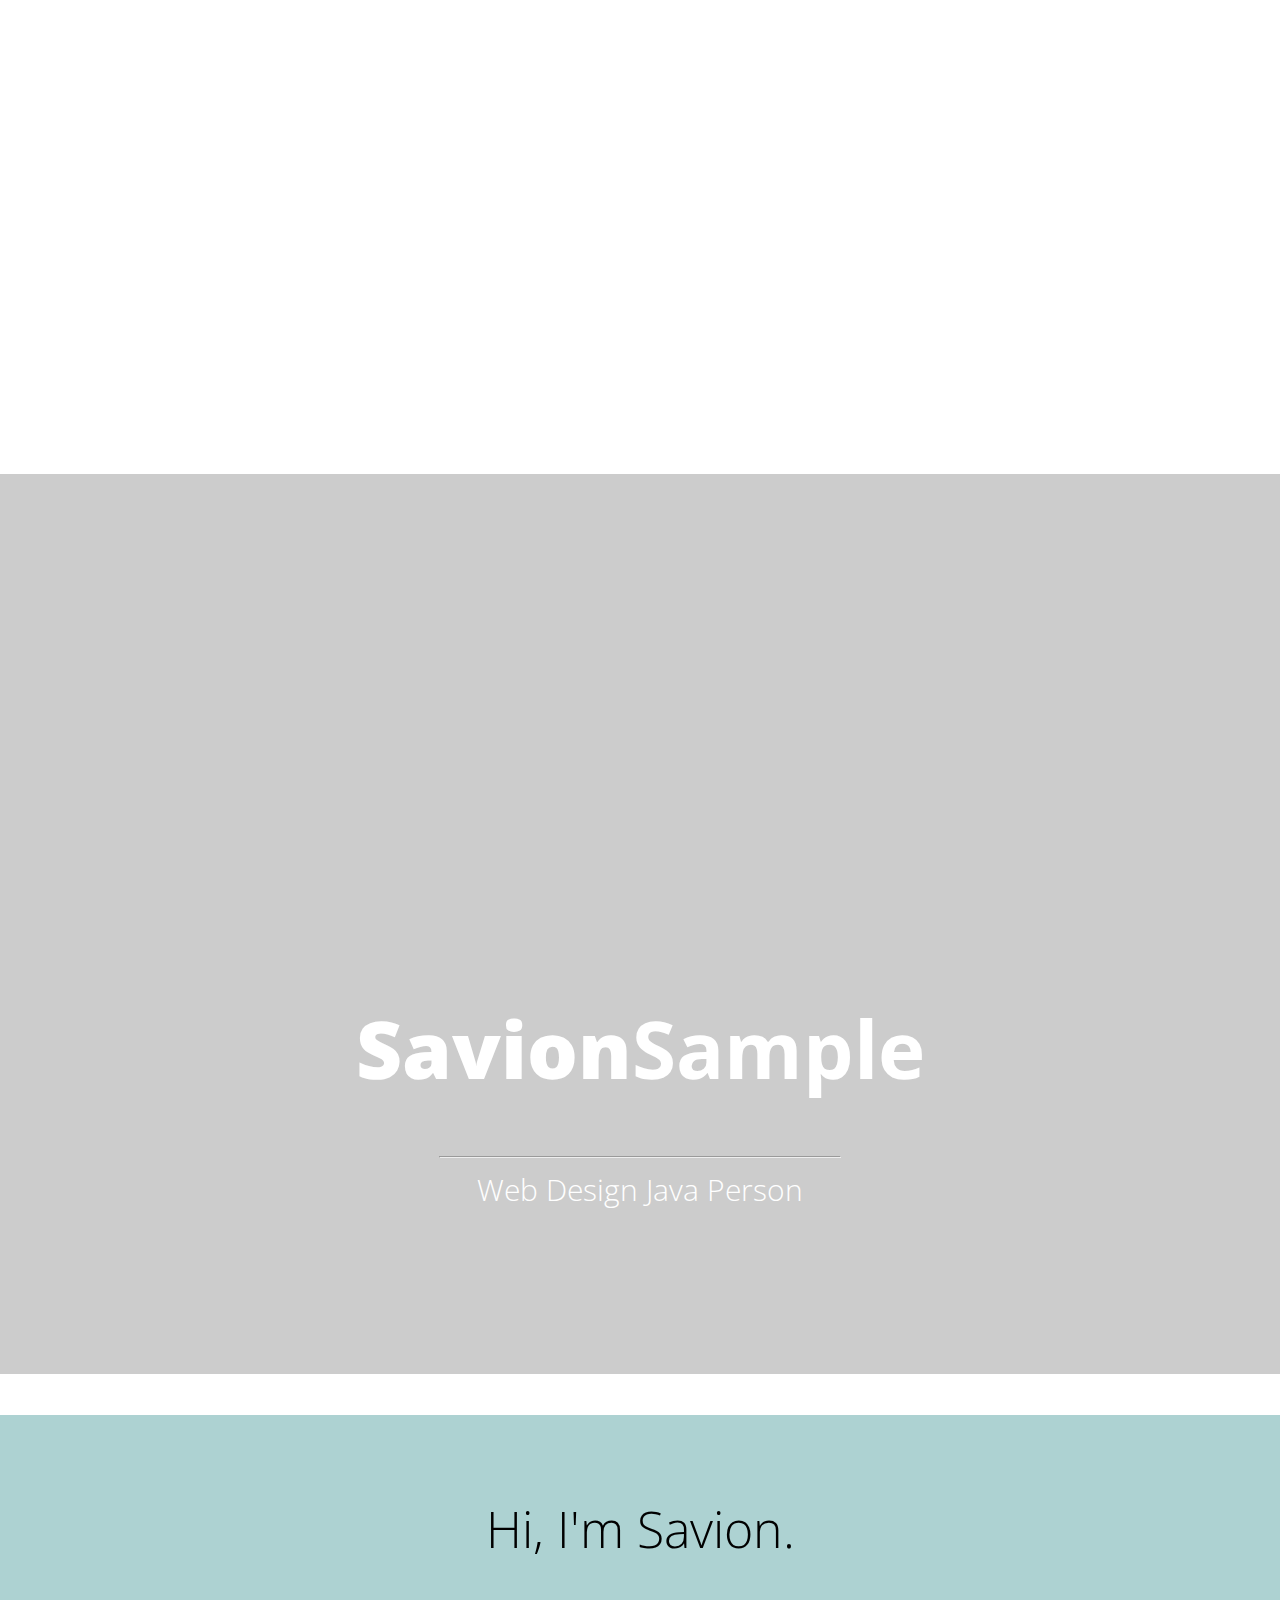
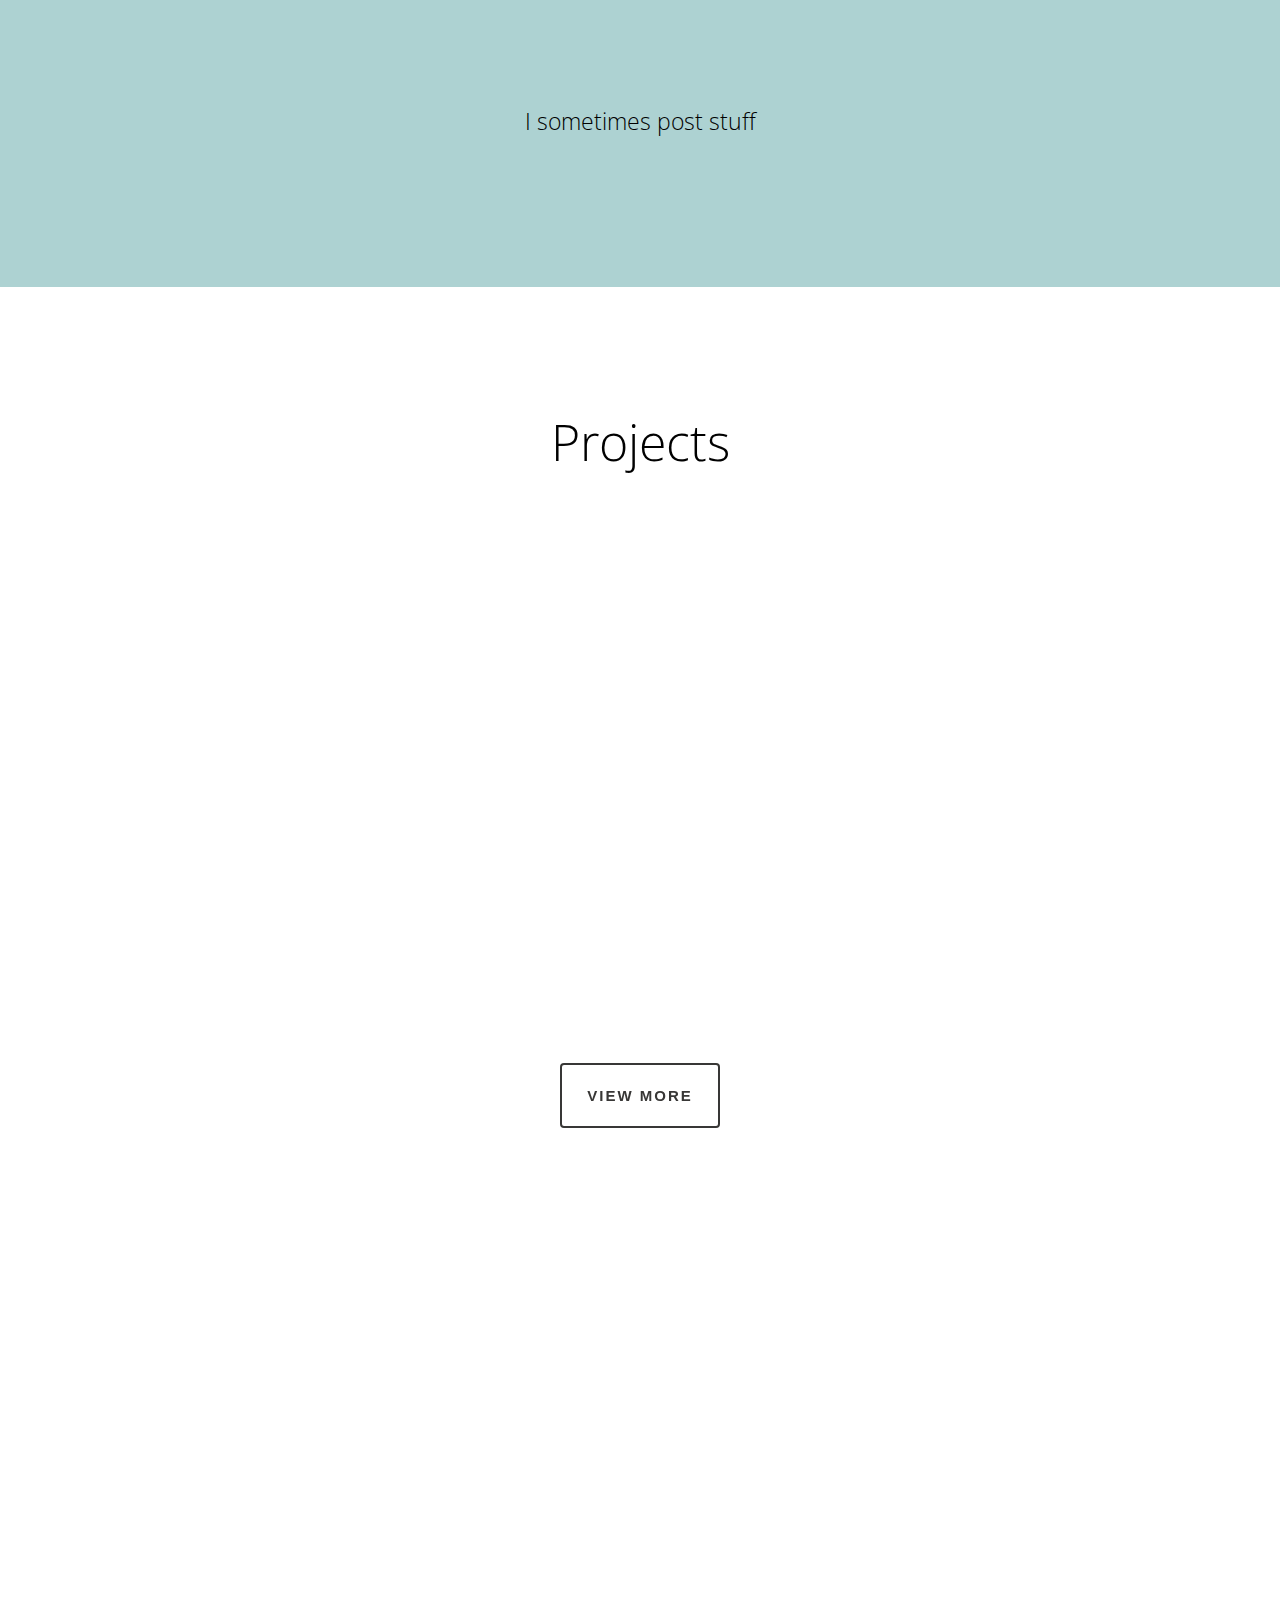
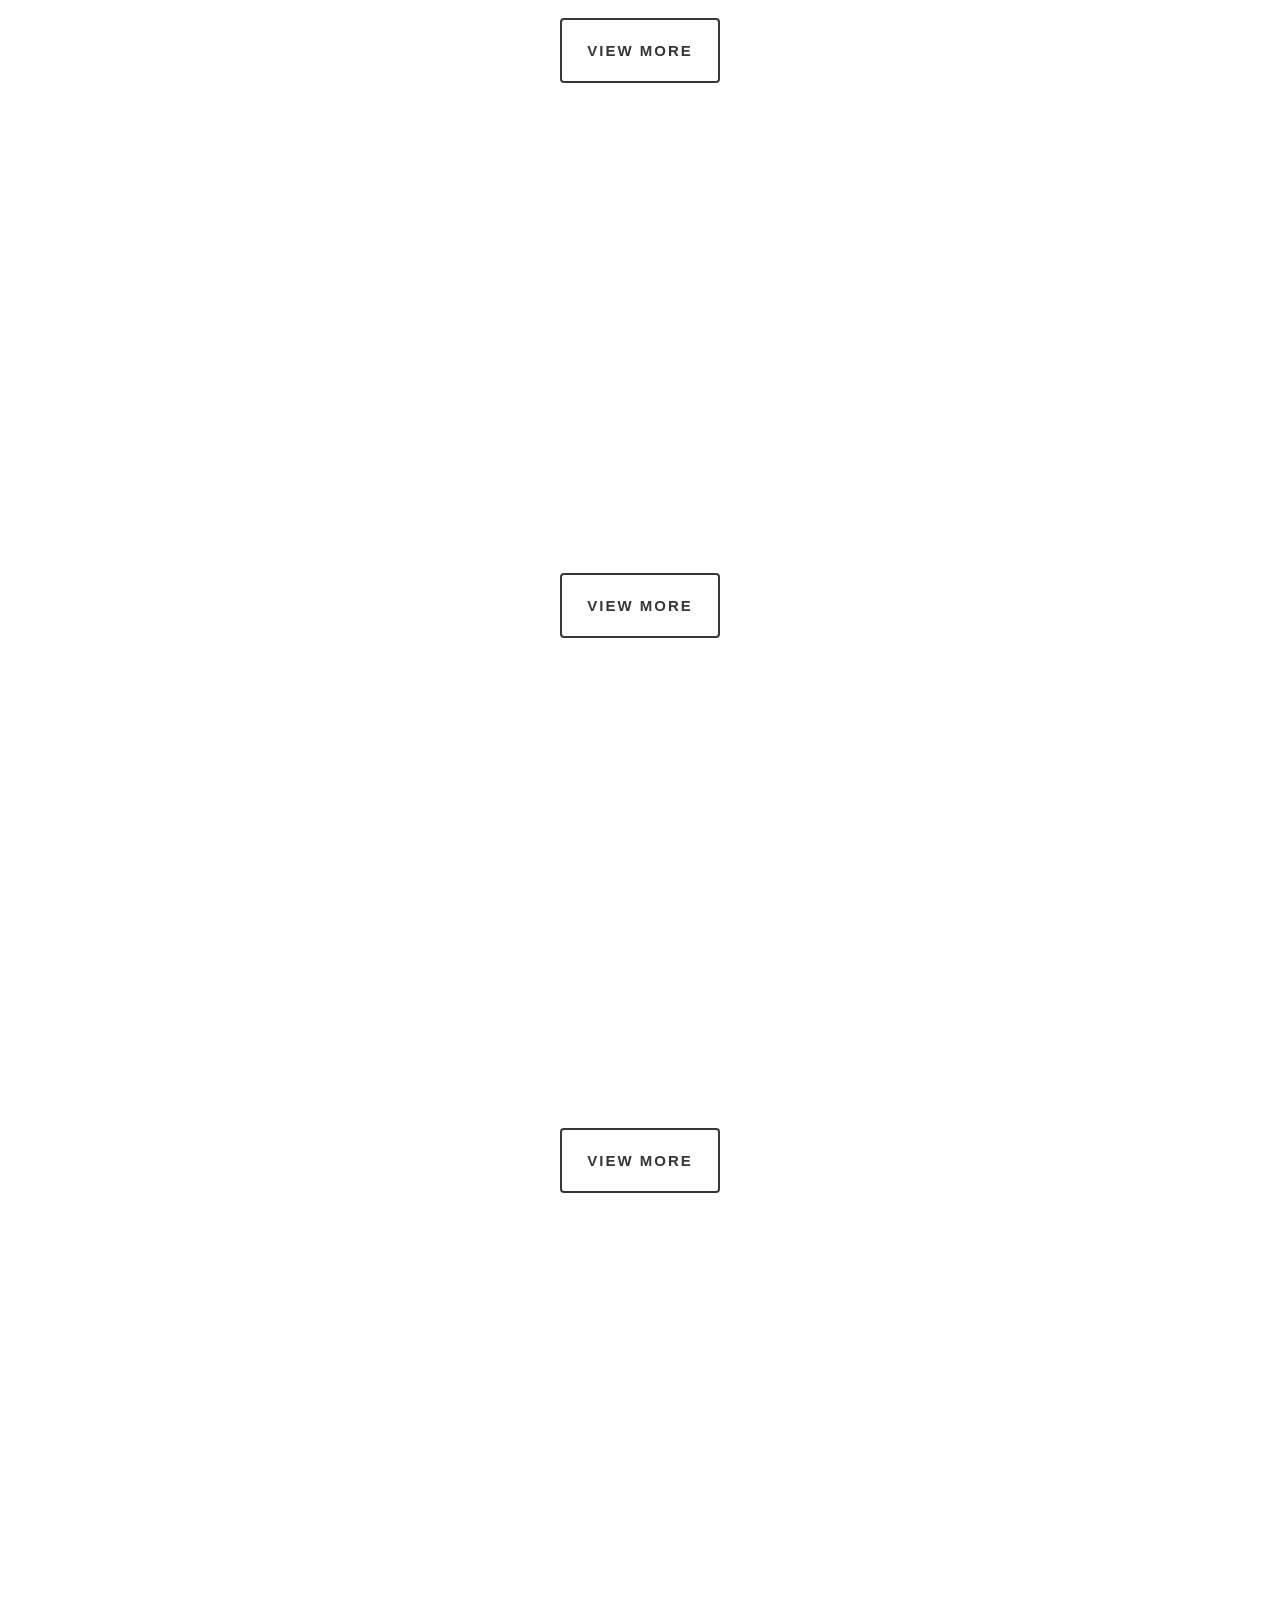
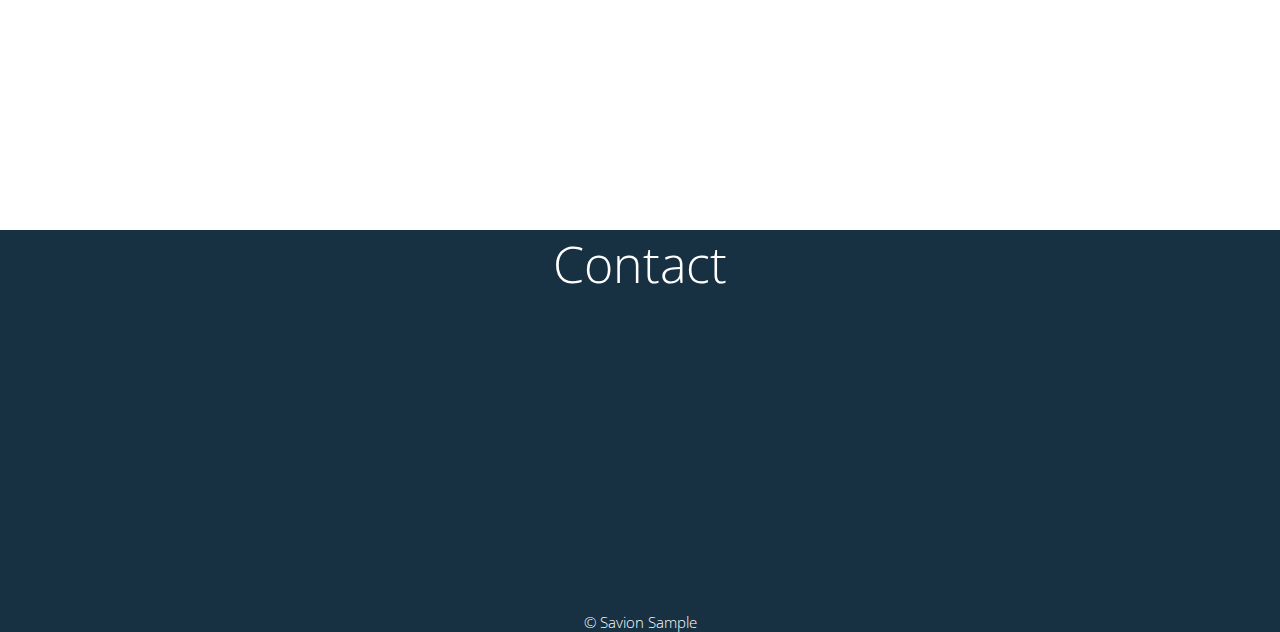
==== index.html @ 8cd081ed "Merge remote-tracking branch 'origin/master'" ====
<!DOCTYPE html>
<html lang="en">
    <head>
        <meta charset="utf-8">
        <meta http-equiv="X-UA-Compatible" content="IE=edge">
        <meta name="viewport" content="width=device-width, initial-scale=1">
        <meta name="description" content="">
        <meta name="author" content="">
        <link rel="shortcut icon" href="img/favicon.ico" type="image/x-icon" />
        <link href="css/bootstrap.min.css" rel="stylesheet">
        <link href="font-awesome/css/font-awesome.min.css" rel="stylesheet">
        <link href="css/styles.css" rel="stylesheet">
        <link href='https://fonts.googleapis.com/css?family=Open+Sans:300,400,500,600,700,800,700' rel='stylesheet' type='text/css'>

        <script src="https://ajax.googleapis.com/ajax/libs/jquery/1.12.0/jquery.min.js"></script>

        <!-- HTML5 shim and Respond.js for IE8 support of HTML5 elements and media queries -->
        <!--[if lt IE 9]>
          <script src="https://oss.maxcdn.com/html5shiv/3.7.2/html5shiv.min.js"></script>
          <script src="https://oss.maxcdn.com/respond/1.4.2/respond.min.js"></script>
        <![endif]-->

        <script>

        $(document).ready(function() {
            $(".jumper").on("click", function( e ) {
                e.preventDefault();
                $("body, html").animate({
                    scrollTop: $( $(this).attr('href') ).offset().top
                }, 1500);
             });
        });

        </script>


        <script>

            $(window).scroll(checkscroll);
            function checkscroll() {
                var top = $(window).scrollTop();
                if(top > 175){
                    $('.arrow-wrap').fadeOut('slow');
                } else if (top < 175) {
                    $('.arrow-wrap').fadeIn('slow');
                }
            }
            checkscroll();

        </script>

    </head>


    <body>

        <!-- Title Page -->
        <div id="home" class="title-page">
            <div class="image">
                <div class="container">
                    <div class="row">
                        <div id="circle"></div>
                        <h1><b>Savion</b>Sample </h1>
                        <hr class="small">
                        <h3>Web Design <i class="fa fa-cog fa-spin fa 1x"></i> Java Person</h3>
                    </div>
                </div>
            </div>
            <div class="arrow-wrap">
                <a class="jumper" href="#jump-to">
                    <div class="bounce"></div>
                </a>
            </div>
        </div>

        <!-- About Me -->
        <div id="jump-to"></div>
        <div id="about-me">
            <div class="container-fluid">
                <h2>Hi, I'm Savion.</h2>
                <p class="about">I sometimes post stuff</p>
            </div>
        </div>

        <!-- Projects PROBLEM-->
        <div id="what-i-do">
            <div class="row">
                <h2>Projects</h2>

                <div class="col-md-3">
                    <div class="project-icon"></div>
                    <button class="fill">View More</button>
                </div>

                <div class="col-md-3">
                    <div class="project-icon"></div>
                    <button class="fill">View More</button>
                </div>

                <div class="col-md-3">
                    <div class="project-icon"></div>
                    <button class="fill">View More</button>
                </div>

                <div class="col-md-3">
                    <div class="project-icon"></div>
                    <button class="fill">View More</button>
                </div>

            </div>
        </div>

        <br/><br/><br/><br/><br/>

        <!-- Second Image -->
        <div id="middle" class="mid-page">
            <div class="image">
                <div class="container">
                    <div class="row">
                        <br/><br/><br/><br/><br/><br/><br/><br/><br/><br/><br/><br/>
                </div>
            </div>
        </div>

        <!-- Footer -->
         <footer>
            <div class="container">
                <div class="row">
                    <h5>Contact</h5>
                    <div class="col-md-12 text-center">
                        <br/>
                        <ul class="list-unstyled list-inline footer-links">
                            <li><a href="https://instagram.com/ssavvy_">
                                <span class="fa-stack fa-2x">
                                        <i class="fa fa-circle fa-stack-2x"></i>
                                        <i class="fa fa-instagram fa-stack-1x text-primary" style="color: #e67e22"></i>
                                </span></a>
                            </li>

                            <li></li>

                            <li><a href="https://github.com/savionsample">
                                <span class="fa-stack fa-2x">
                                        <i class="fa fa-circle fa-stack-2x"></i>
                                        <i class="fa fa-github fa-stack-1x text-primary" style="color: #e67e22"></i>
                                </span></a>
                            </li>

                            <li></li>

                            <li><a href="http://twitter.com/Stereo_jp">
                                <span class="fa-stack fa-2x">
                                        <i class="fa fa-circle fa-stack-2x"></i>
                                        <i class="fa fa-twitter fa-stack-1x text-primary" style="color: #e67e22"></i>
                                </span></a>
                            </li>

                            <li class="footer-menu-divider"></li>

                            <li><a href="mailto:savion.sample@menloschool.org">
                                <span class="fa-stack fa-2x">
                                        <i class="fa fa-circle fa-stack-2x"></i>
                                        <i class="fa fa-envelope fa-stack-1x text-primary" style="color: #e67e22"></i>
                                </span></a>
                            </li>
                        </ul>
                    </div>

                </div>
                <h6>&copy; Savion Sample</h6>
            </div>
        </footer>
    </body>
</html>
---- css/styles.css ----
html, body {
    height: 100%;
    width: 100%;
    text-align: center;
    margin: 0px;
    padding: 0px;
/*    overflow-x: hidden:*/
}

/* Removes the scroll bar */
::-webkit-scrollbar {
    display: none;
}

body {
    font-family: 'Open Sans', sans-serif;
    font-weight: 300;
    font-size: 23px;
}

.title-page {
    /* public domain image from unsplash.com */
    background: linear-gradient( rgba(0, 0, 0, 0.2), rgba(0, 0, 0, 0.2) ), url(../img/RoadOriginal.jpg);
    background-size: cover;
    width: 100%;
    max-height: 100%;
}

#circle {
    float: left;
    width: 200px;
    height: 200px;
    background-image: url(../img/profilepic2.png);
    -moz-border-radius: 50px;
    -webkit-border-radius: 50px;
    border-radius: 1000px;
    margin-left: 42%;
    margin-top: calc(30% - 2.8em);
}

.mid-page {
    /* public domain image from unsplash.com */
    background: url(../img/Table.jpg);
    background-size: cover;
    width: 100%;
}

/* BUTTONS ---  http://codepen.io/davekilljoy/*/
button {
    position: relative;
    //display:block;
    height: 65px;
    width: 160px;
    margin: 10px 7px;
    padding: 5px 5px;
    font-weight: 700;
    font-size: 15px;
    letter-spacing: 2px;
    color: #383736;
    border: 2px #383736 solid;
    border-radius: 4px;
    text-transform: uppercase;
    outline: 0;
    overflow:hidden;
    background: none;
    z-index: 1;
    cursor: pointer;
    transition:         0.08s ease-in;
    -o-transition:      0.08s ease-in;
    -ms-transition:     0.08s ease-in;
    -moz-transition:    0.08s ease-in;
    -webkit-transition: 0.08s ease-in;
}

.fill:hover {
    color: white;
}

.fill:before {
    content: "";
    position: absolute;
    background: #383736;
    bottom: 0;
    left: 0;
    right: 0;
    top: 100%;
    z-index: -1;
    -webkit-transition: top 0.09s ease-in;
}

.fill:hover:before {
    top: 0;
}

h1 {
    font-size: 80px;
    text-align: center;
    color: white;
    /*margin-top: 420px;*/
    margin-top: 37%;
    font-family: 'Open Sans', sans-serif;
}

h2 {
    text-align: center;
    font-weight: 300;
    font-size: 50px;
    padding-top: 80px;
    padding-bottom: 100px;
    z-index: -20;
}

h3 {
    font-size: 30px;
    font-weight: 300;
    text-align: center;
    color: white;
    margin-top: 10px;
    font-family: 'Open Sans', sans-serif;
}

h4 {
    font-size: 90px;
    font-weight: 400;
    color: white;
    padding-top: 150px;
    padding-bottom: 100px;
    font-family: 'Open Sans', sans-serif;
}

h5 {
    font-size: 50px;
    text-align: center;
    color: white;
    font-weight: 300;
    /*margin-top: 420px;*/
    font-family: 'Open Sans', sans-serif;
}

h6 {
    color: white;
    font-size: 15px;
    font-weight: 300;
    font-family: 'Open Sans', sans-serif;
}

@media screen and (min-width: 768px) {
    .title-page {
        height: 100%;
        margin-top: 0;
    }
}

@media screen and (max-width: 767px) {
    .title-page {
        height: 100%;
        margin-top: 0;
    }
}

@media only screen and (min-width: 768px) and (min-height: 700px) {
    .bounce {
      position:fixed;
      left:50%;
      bottom:0;
      margin-top:-25px;
      margin-left:-75px;
      height:150px;
      width:150px;
      background-image: url(../img/downarrow.png);
      background-size: 150px;
      -webkit-animation:bounce 1s infinite;
    }

    @-webkit-keyframes bounce {

      0%       { bottom:5px; }
      25%, 75% { bottom:15px; }
      50%      { bottom:20px; }
      100%     {bottom:0;}
    }
}

#about-me {
    background-color: #add2d2;
}

.about {
    padding-bottom: 150px;
}

footer
{
    background-color : #173042;
}

a {
    color: white;
}

li {
    list-style: none;
    float: none;
    margin-left: 50px;
    margin-right: 20px;
    padding-top: 0px;
    padding-bottom: 20px;
    text-align: center;
    color: #0f0f0f;
}

a:hover {
    color: gray;
}

.project-icon {
    height: 400px;
    border-radius: 40px;
    margin: 35px;
    background-image: url(../img/github.png);
}

.what-i-do {
    width: 100%;
    background-color: rgb(240, 240, 240);
}

hr {
    width: 400px;
}

.row {
    width: 100%;
}
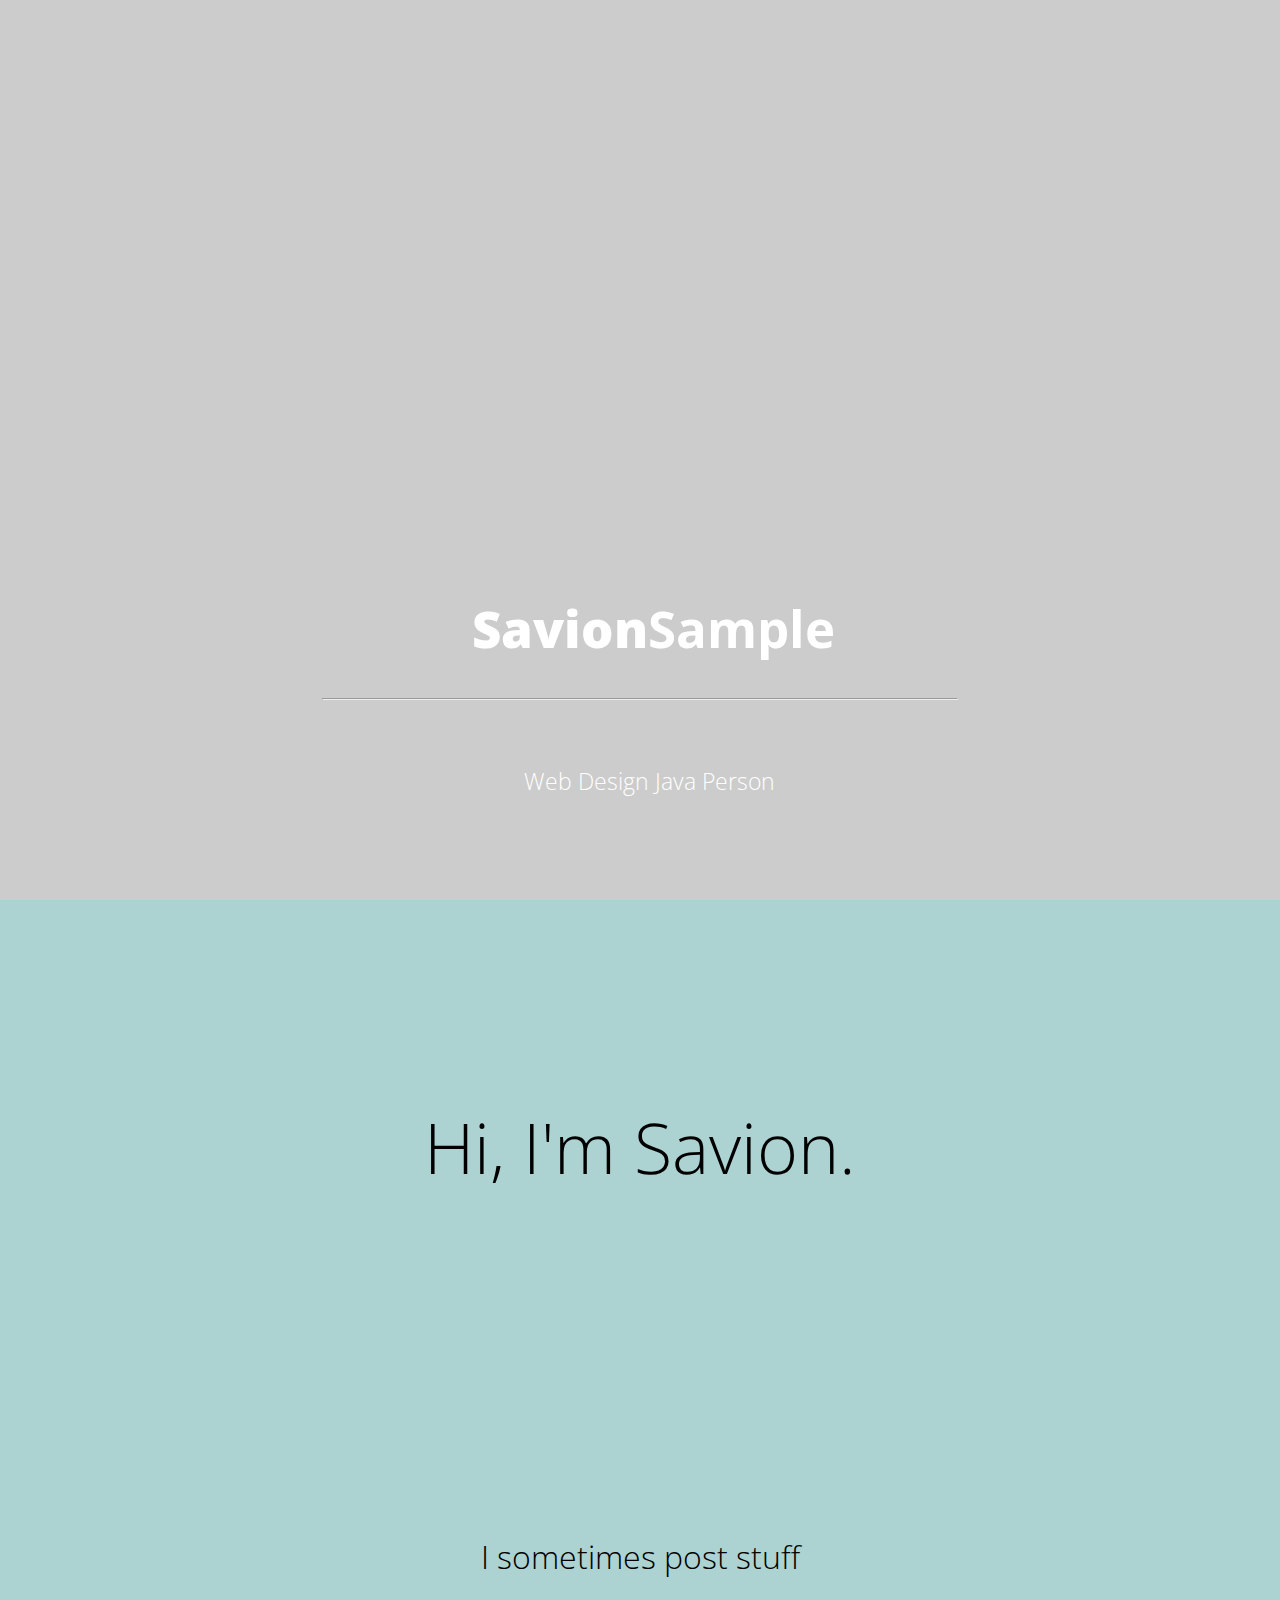
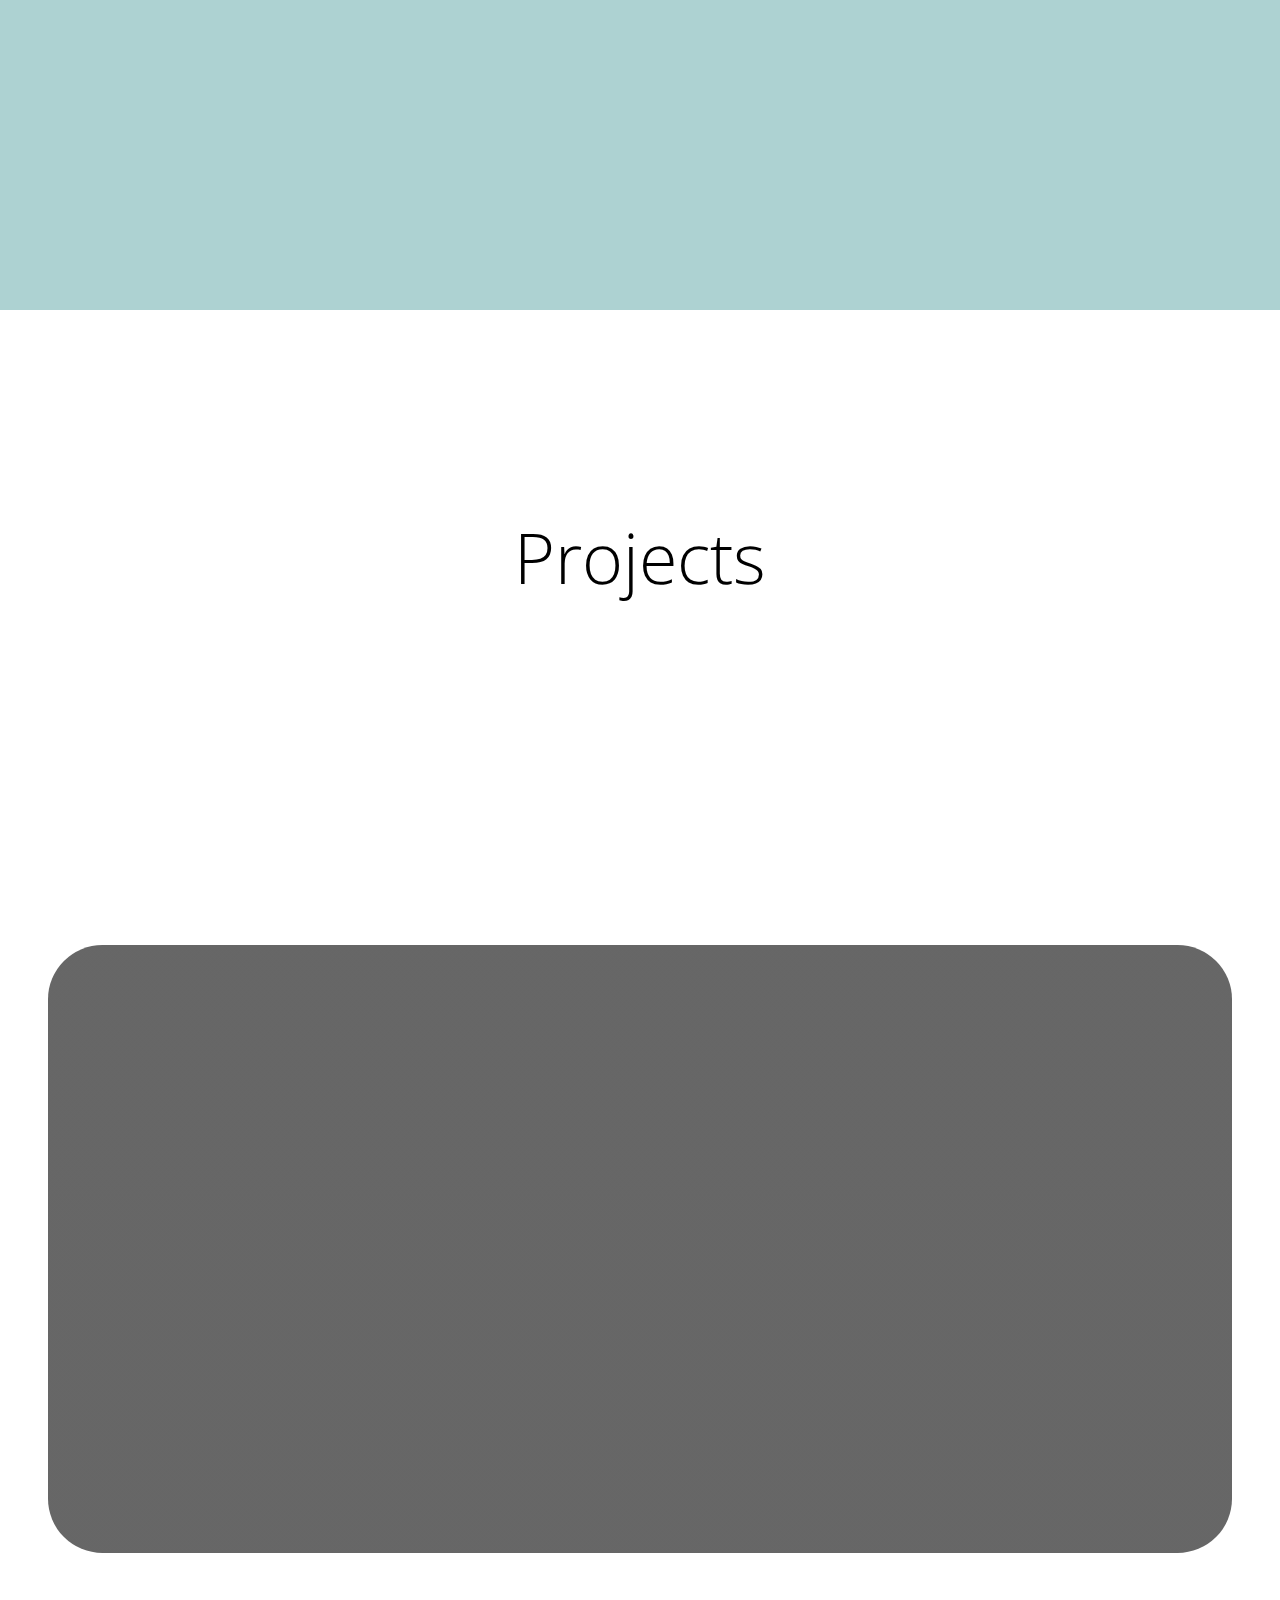
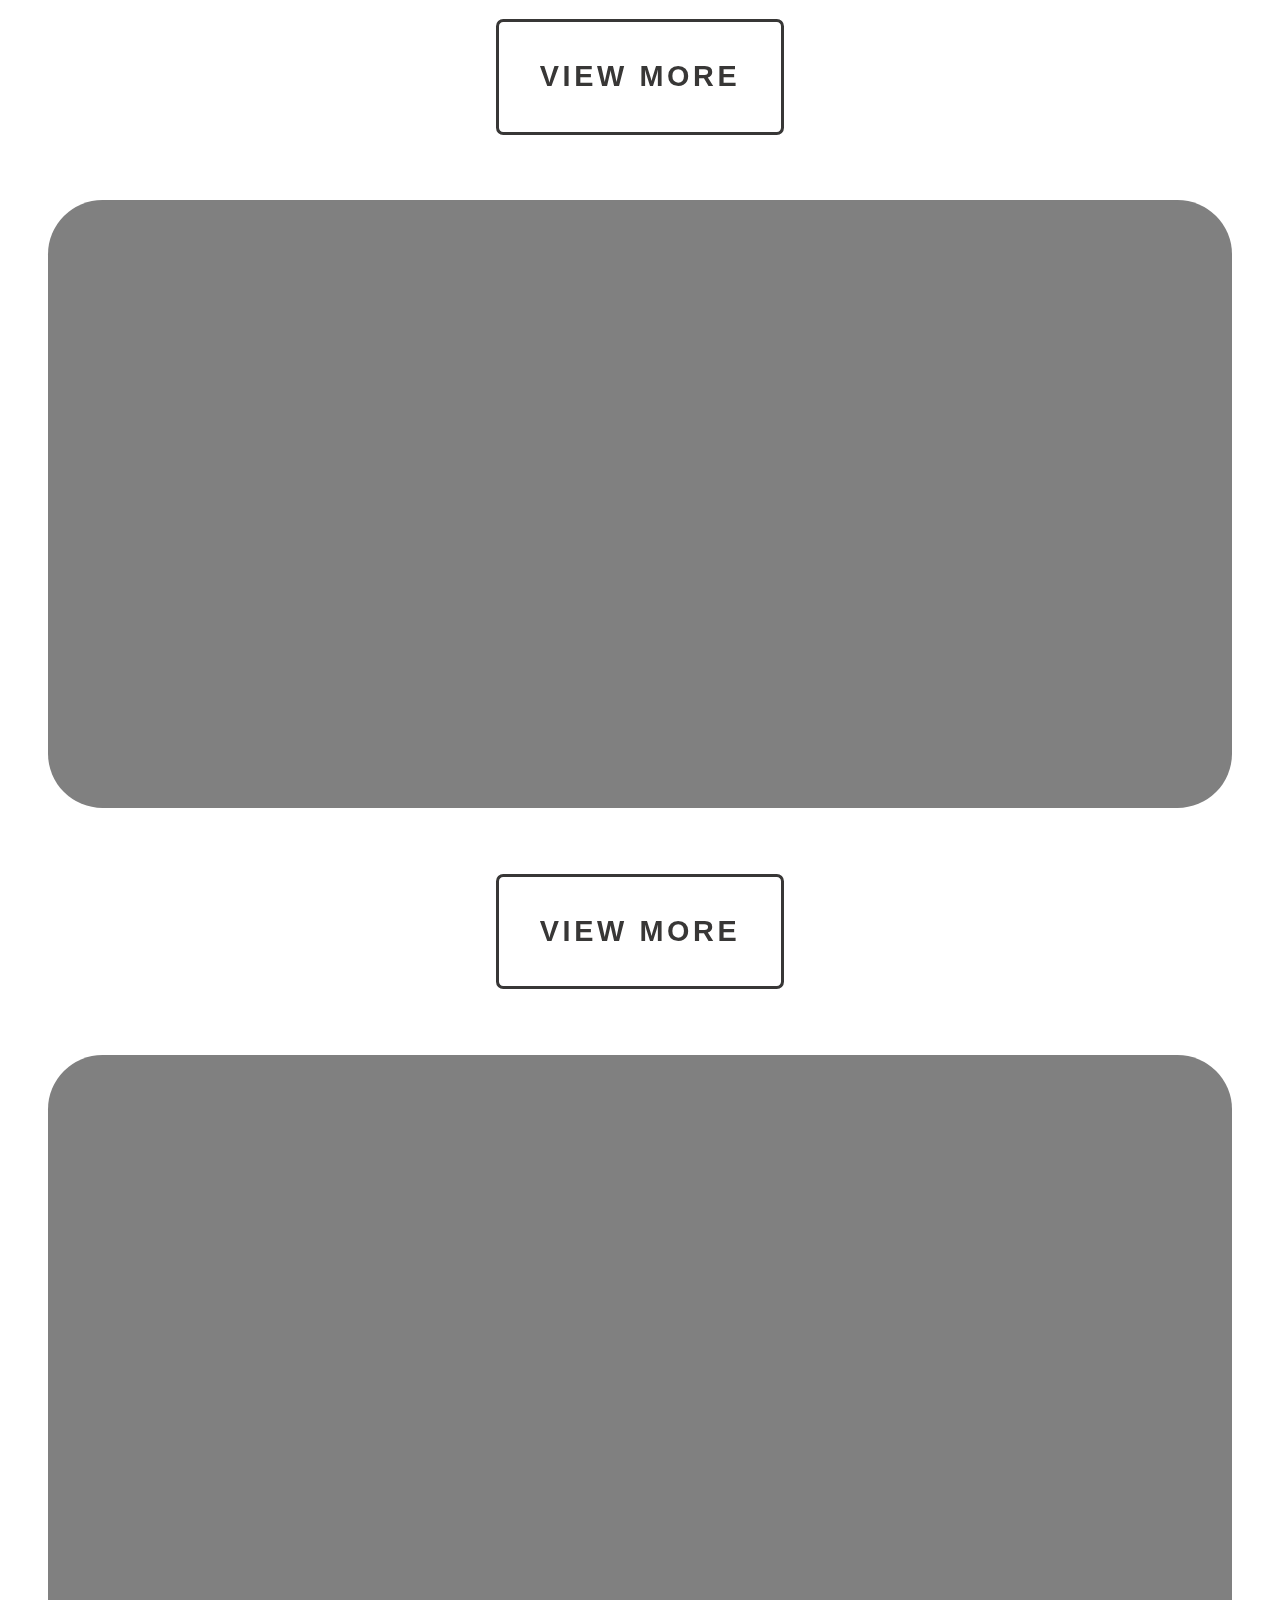
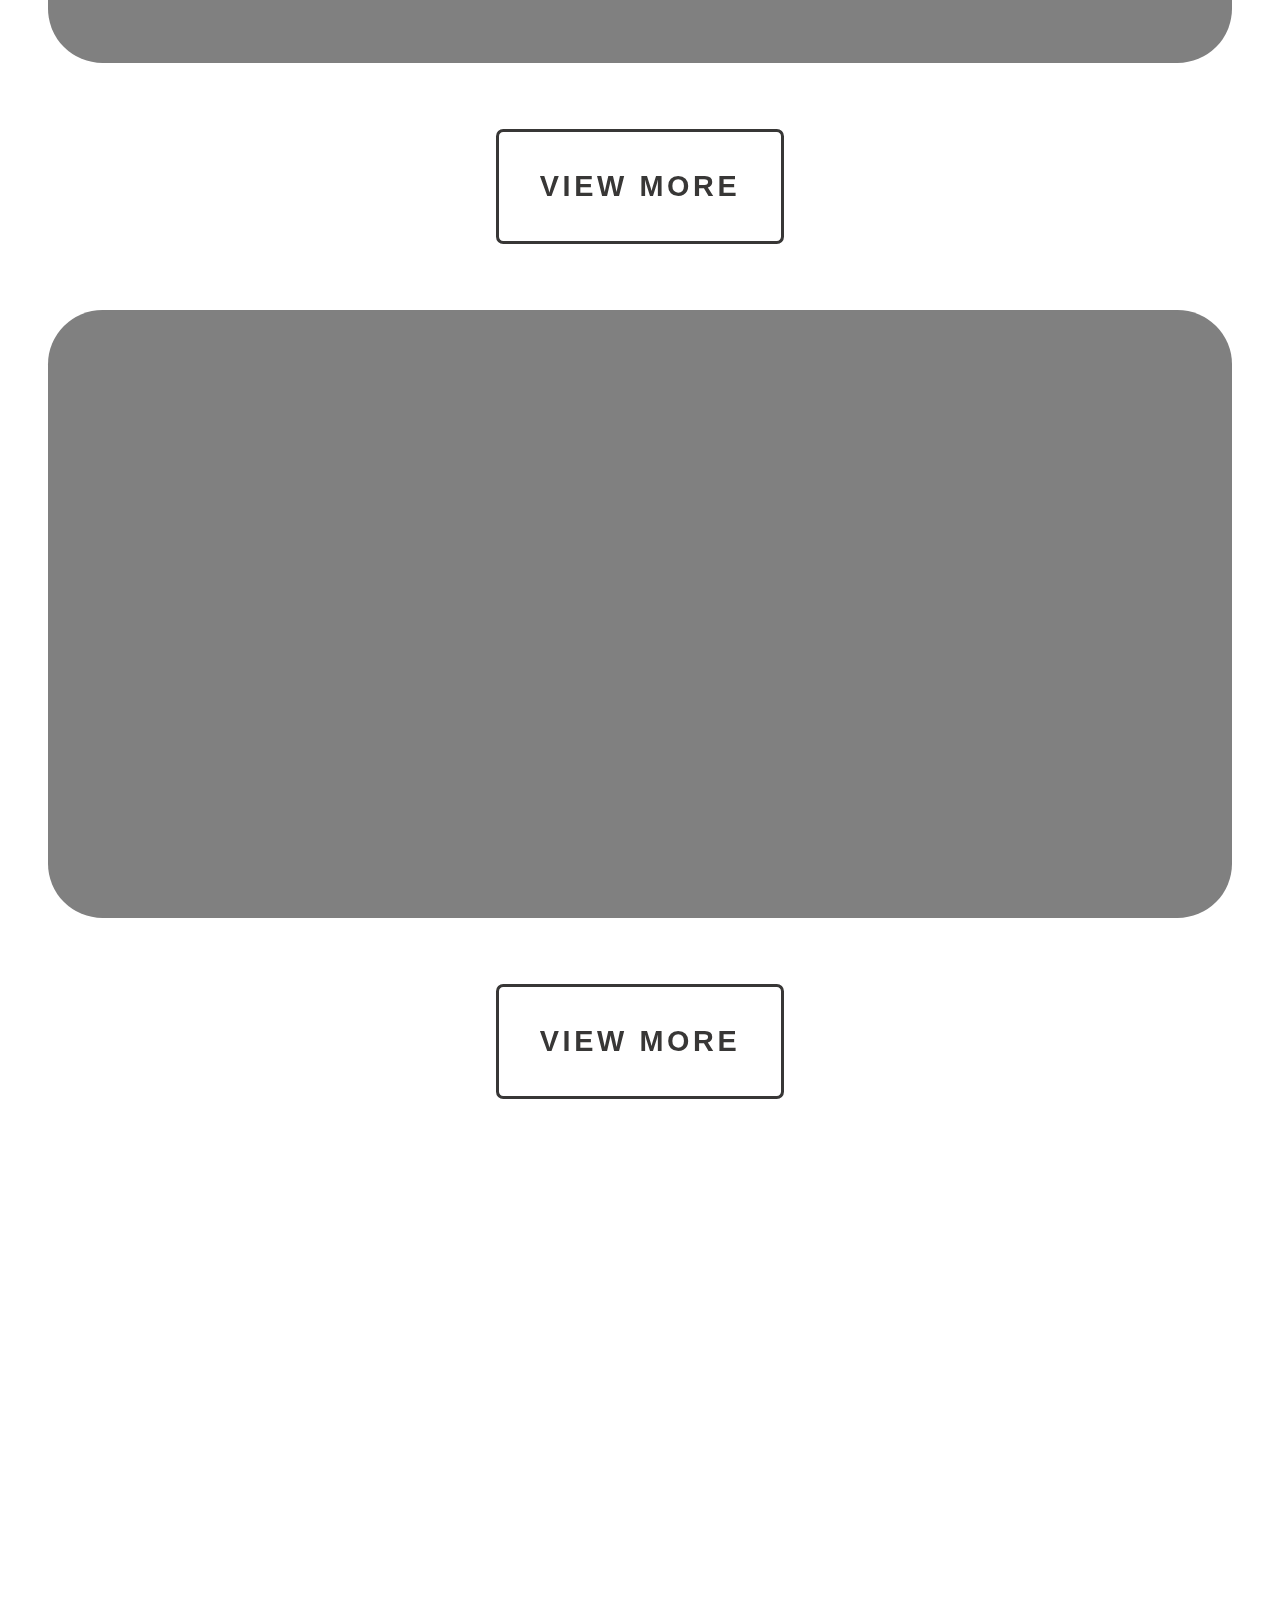
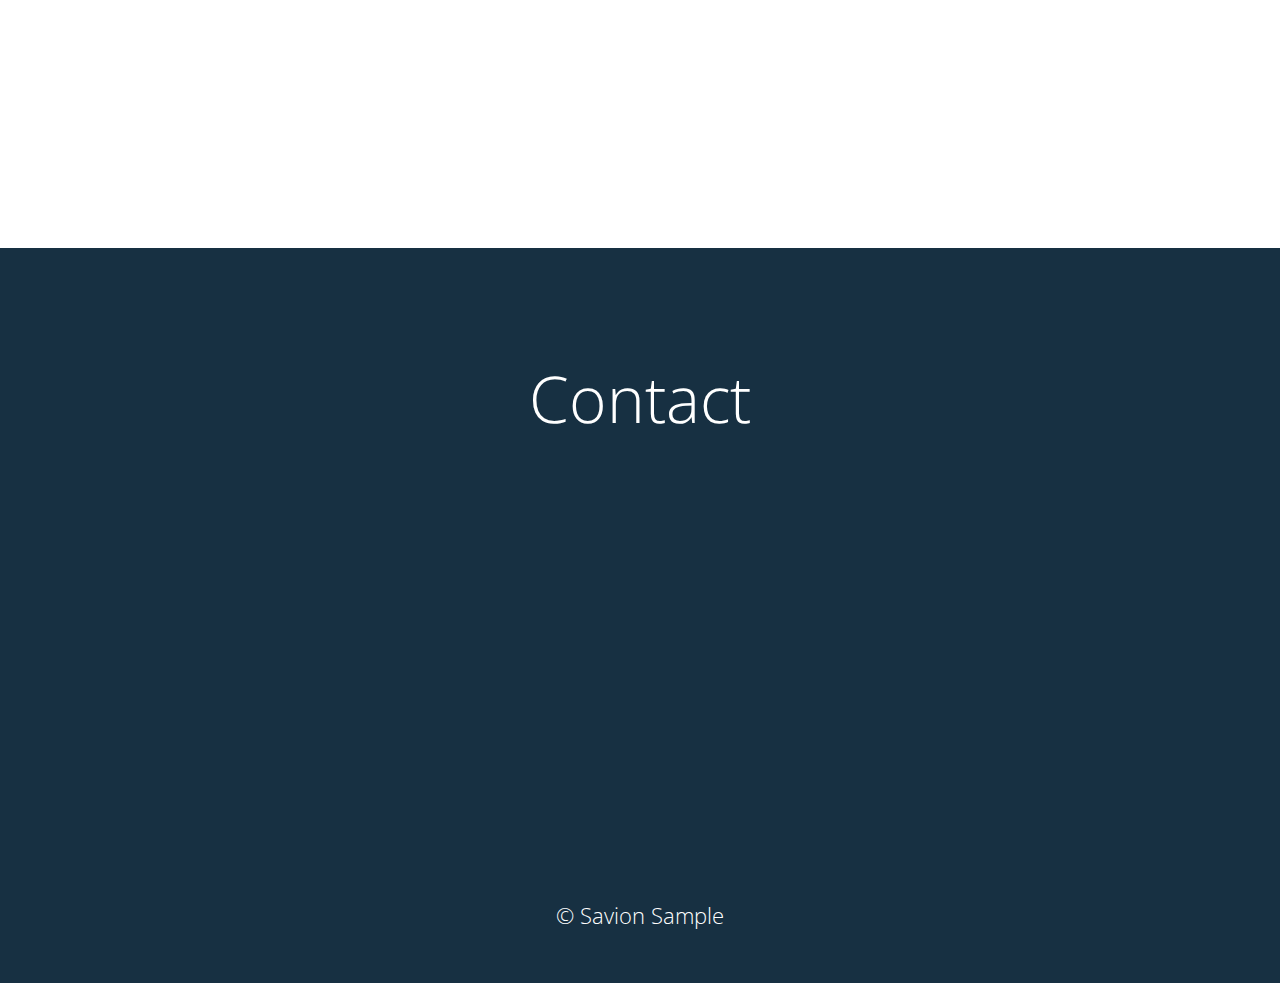
==== commit 04ea830e: "attempt #5904 at trying to center" ====
--- a/index.html
+++ b/index.html
@@ -56,13 +56,14 @@
 
         <!-- Title Page -->
         <div id="home" class="title-page">
-            <div class="image">
+
                 <div class="container">
                     <div class="row">
+                        <div class="image">
                         <div id="circle"></div>
-                        <h1><b>Savion</b>Sample </h1>
-                        <hr class="small">
-                        <h3>Web Design <i class="fa fa-cog fa-spin fa 1x"></i> Java Person</h3>
+                        <h1>&nbsp;&nbsp;<b>Savion</b>Sample</h1>
+                        <hr class="small">&nbsp;</hr>
+                        <h4>&nbsp;&nbsp;&nbsp;Web Design <i class="fa fa-cog fa-spin fa 1x"></i> Java Person</h4>
                     </div>
                 </div>
             </div>
@@ -82,14 +83,14 @@
             </div>
         </div>
 
-        <!-- Projects PROBLEM-->
+        <!-- Projects -->
         <div id="what-i-do">
             <div class="row">
                 <h2>Projects</h2>
 
                 <div class="col-md-3">
-                    <div class="project-icon"></div>
-                    <button class="fill">View More</button>
+                    <div class="project-icon" id="first"></div>
+                    <a href="https://github.com/savionsample/savionsample.github.io"><button class="fill">View More</button></a>
                 </div>
 
                 <div class="col-md-3">
@@ -170,5 +171,6 @@
                 <h6>&copy; Savion Sample</h6>
             </div>
         </footer>
+
     </body>
 </html>
--- a/css/styles.css
+++ b/css/styles.css
@@ -2,8 +2,9 @@
     height: 100%;
     width: 100%;
     text-align: center;
-    margin: 0px;
-    padding: 0px;
+    margin: 0em;
+    padding: 0em;
+    box-sizing: border-box;
 /*    overflow-x: hidden:*/
 }
 
@@ -15,7 +16,8 @@
 body {
     font-family: 'Open Sans', sans-serif;
     font-weight: 300;
-    font-size: 23px;
+    font-size: 2em;
+    box-sizing: border-box;
 }
 
 .title-page {
@@ -24,41 +26,55 @@
     background-size: cover;
     width: 100%;
     max-height: 100%;
+    box-sizing: border-box;
+    vertical-align: middle;
+}
+
+.image {
+    overflow-x: hidden;
 }
 
 #circle {
-    float: left;
-    width: 200px;
-    height: 200px;
+    /*float: left;*/
+    width: 10.8em;
+    height: 10.8em;
     background-image: url(../img/profilepic2.png);
-    -moz-border-radius: 50px;
-    -webkit-border-radius: 50px;
-    border-radius: 1000px;
-    margin-left: 42%;
-    margin-top: calc(30% - 2.8em);
-}
-
-.mid-page {
-    /* public domain image from unsplash.com */
-    background: url(../img/Table.jpg);
-    background-size: cover;
-    width: 100%;
-}
+    -moz-border-radius: 3.1em;
+    -webkit-border-radius: 3.1em;
+    border-radius: 62.5em;
+    margin-left: calc(100% / 2 - (10.8em / 2));
+    margin-top: calc(100% / 6);
+    box-sizing: border-box;
+
+
+}
+
+
+/*
+.circle {
+  position: relative;
+  display: inline-block;
+  width: 100%;
+  height: 0;
+  padding: 50% 0;
+  border-radius: 50%;
+
+  background: #38a9e4;
+}*/
 
 /* BUTTONS ---  http://codepen.io/davekilljoy/*/
 button {
     position: relative;
-    //display:block;
-    height: 65px;
-    width: 160px;
-    margin: 10px 7px;
-    padding: 5px 5px;
+    height: 4em;
+    width: 10em;
+    margin: .62em .4em;
+    padding: .31em .3em;
     font-weight: 700;
-    font-size: 15px;
-    letter-spacing: 2px;
+    font-size: .9em;
+    letter-spacing: .125em;
     color: #383736;
-    border: 2px #383736 solid;
-    border-radius: 4px;
+    border: .125em #383736 solid;
+    border-radius: .25em;
     text-transform: uppercase;
     outline: 0;
     overflow:hidden;
@@ -70,10 +86,12 @@
     -ms-transition:     0.08s ease-in;
     -moz-transition:    0.08s ease-in;
     -webkit-transition: 0.08s ease-in;
+    box-sizing: border-box;
 }
 
 .fill:hover {
     color: white;
+    box-sizing: border-box;
 }
 
 .fill:before {
@@ -86,68 +104,92 @@
     top: 100%;
     z-index: -1;
     -webkit-transition: top 0.09s ease-in;
+    box-sizing: border-box;
 }
 
 .fill:hover:before {
     top: 0;
+    box-sizing: border-box;
 }
 
 h1 {
-    font-size: 80px;
-    text-align: center;
-    color: white;
-    /*margin-top: 420px;*/
-    margin-top: 37%;
-    font-family: 'Open Sans', sans-serif;
+    font-size: 4vw;
+    text-align: center;
+    color: white;
+    font-family: 'Open Sans', sans-serif;
+    box-sizing: border-box;
+    vertical-align:
+    left: 1em;
+}
+
+
+
+.container {
+    text-align: center;
+}
+
+.test {
+        /*font-size: 4em;*/
+    font-size: 4vw;
+    text-align: center;
+    color: black;
+    /*margin-top: 37%;*/
+    font-family: 'Open Sans', sans-serif;
+    box-sizing: border-box;
 }
 
 h2 {
     text-align: center;
     font-weight: 300;
-    font-size: 50px;
-    padding-top: 80px;
-    padding-bottom: 100px;
-    z-index: -20;
+    font-size: 2.2em;
+    padding-top: 2em;
+    padding-bottom: 4em;
+    box-sizing: border-box;
 }
 
 h3 {
-    font-size: 30px;
-    font-weight: 300;
-    text-align: center;
-    color: white;
-    margin-top: 10px;
-    font-family: 'Open Sans', sans-serif;
+    font-size: 1.3em;
+    font-weight: 300;
+    text-align: center;
+    color: white;
+    margin-top: .3em;
+    font-family: 'Open Sans', sans-serif;
+    box-sizing: border-box;
 }
 
 h4 {
-    font-size: 90px;
-    font-weight: 400;
-    color: white;
-    padding-top: 150px;
-    padding-bottom: 100px;
-    font-family: 'Open Sans', sans-serif;
+    font-size: 1.8vw;
+    font-weight: 300;
+    text-align: center;
+    color: white;
+    margin-top: .3em;
+    font-family: 'Open Sans', sans-serif;
+    box-sizing: border-box;
 }
 
 h5 {
-    font-size: 50px;
-    text-align: center;
-    color: white;
-    font-weight: 300;
-    /*margin-top: 420px;*/
-    font-family: 'Open Sans', sans-serif;
+    font-size: 2em;
+    text-align: center;
+    color: white;
+    font-weight: 300;
+    font-family: 'Open Sans', sans-serif;
+    box-sizing: border-box;
 }
 
 h6 {
     color: white;
-    font-size: 15px;
-    font-weight: 300;
-    font-family: 'Open Sans', sans-serif;
+    font-size: .7em;
+    font-weight: 300;
+    font-family: 'Open Sans', sans-serif;
+    box-sizing: border-box;
 }
 
 @media screen and (min-width: 768px) {
     .title-page {
         height: 100%;
         margin-top: 0;
+        box-sizing: border-box;
+        width: 100%;
     }
 }
 
@@ -155,21 +197,24 @@
     .title-page {
         height: 100%;
         margin-top: 0;
+        box-sizing: border-box;
+        width: 100%;
     }
 }
 
 @media only screen and (min-width: 768px) and (min-height: 700px) {
     .bounce {
       position:fixed;
-      left:50%;
+      left: calc(100% / 2 - .7em);
       bottom:0;
-      margin-top:-25px;
-      margin-left:-75px;
-      height:150px;
-      width:150px;
+      margin-top:-1.56em;
+      margin-left:-4.7em;
+      height:9.375em;
+      width:9.375em;
       background-image: url(../img/downarrow.png);
-      background-size: 150px;
+      background-size: 9.375em;
       -webkit-animation:bounce 1s infinite;
+      box-sizing: border-box;
     }
 
     @-webkit-keyframes bounce {
@@ -183,70 +228,97 @@
 
 #about-me {
     background-color: #add2d2;
+    overflow-x: hidden;
 }
 
 .about {
-    padding-bottom: 150px;
+    font-size: 1em;
+    padding-bottom: 9.375em;
+    box-sizing: border-box;
 }
 
 footer
 {
     background-color : #173042;
+    box-sizing: border-box;
+    overflow-x: hidden;
 }
 
 a {
     color: white;
+    box-sizing: border-box;
 }
 
 li {
     list-style: none;
     float: none;
-    margin-left: 50px;
-    margin-right: 20px;
-    padding-top: 0px;
-    padding-bottom: 20px;
+    margin-left: 2em;
+    margin-right: 1em;
+    padding-top: 0em;
+    padding-bottom: 1em;
     text-align: center;
     color: #0f0f0f;
+    box-sizing: border-box;
 }
 
 a:hover {
     color: gray;
+    box-sizing: border-box;
 }
 
 .project-icon {
-    height: 400px;
-    border-radius: 40px;
-    margin: 35px;
-    background-image: url(../img/github.png);
+    height: 19em;
+    border-radius: 1.7em;
+    margin: 1.5em;
+    background-color: gray;
+    box-sizing: border-box;
+}
+
+#first {
+    background-image: linear-gradient( rgba(0, 0, 0, 0.2), rgba(0, 0, 0, 0.2) ), url(../img/github.png);
 }
 
 .what-i-do {
     width: 100%;
     background-color: rgb(240, 240, 240);
+    box-sizing: border-box;
+    overflow-x: hidden;
+}
+
+
+.mid-page {
+    /* public domain image from unsplash.com */
+    background: url(../img/Table.jpg);
+    background-size: cover;
+    width: 100%;
+    box-sizing: border-box;
+    overflow-x: hidden;
 }
 
 hr {
-    width: 400px;
+    width: 19.8em;
+    text-align: center;
 }
 
 .row {
     width: 100%;
-}
-
-
-
-
-
-
-
-
-
-
-
-
-
-
-
-
-
-
+    box-sizing: border-box;
+}
+
+
+
+
+
+
+
+
+
+
+
+
+
+
+
+
+
+
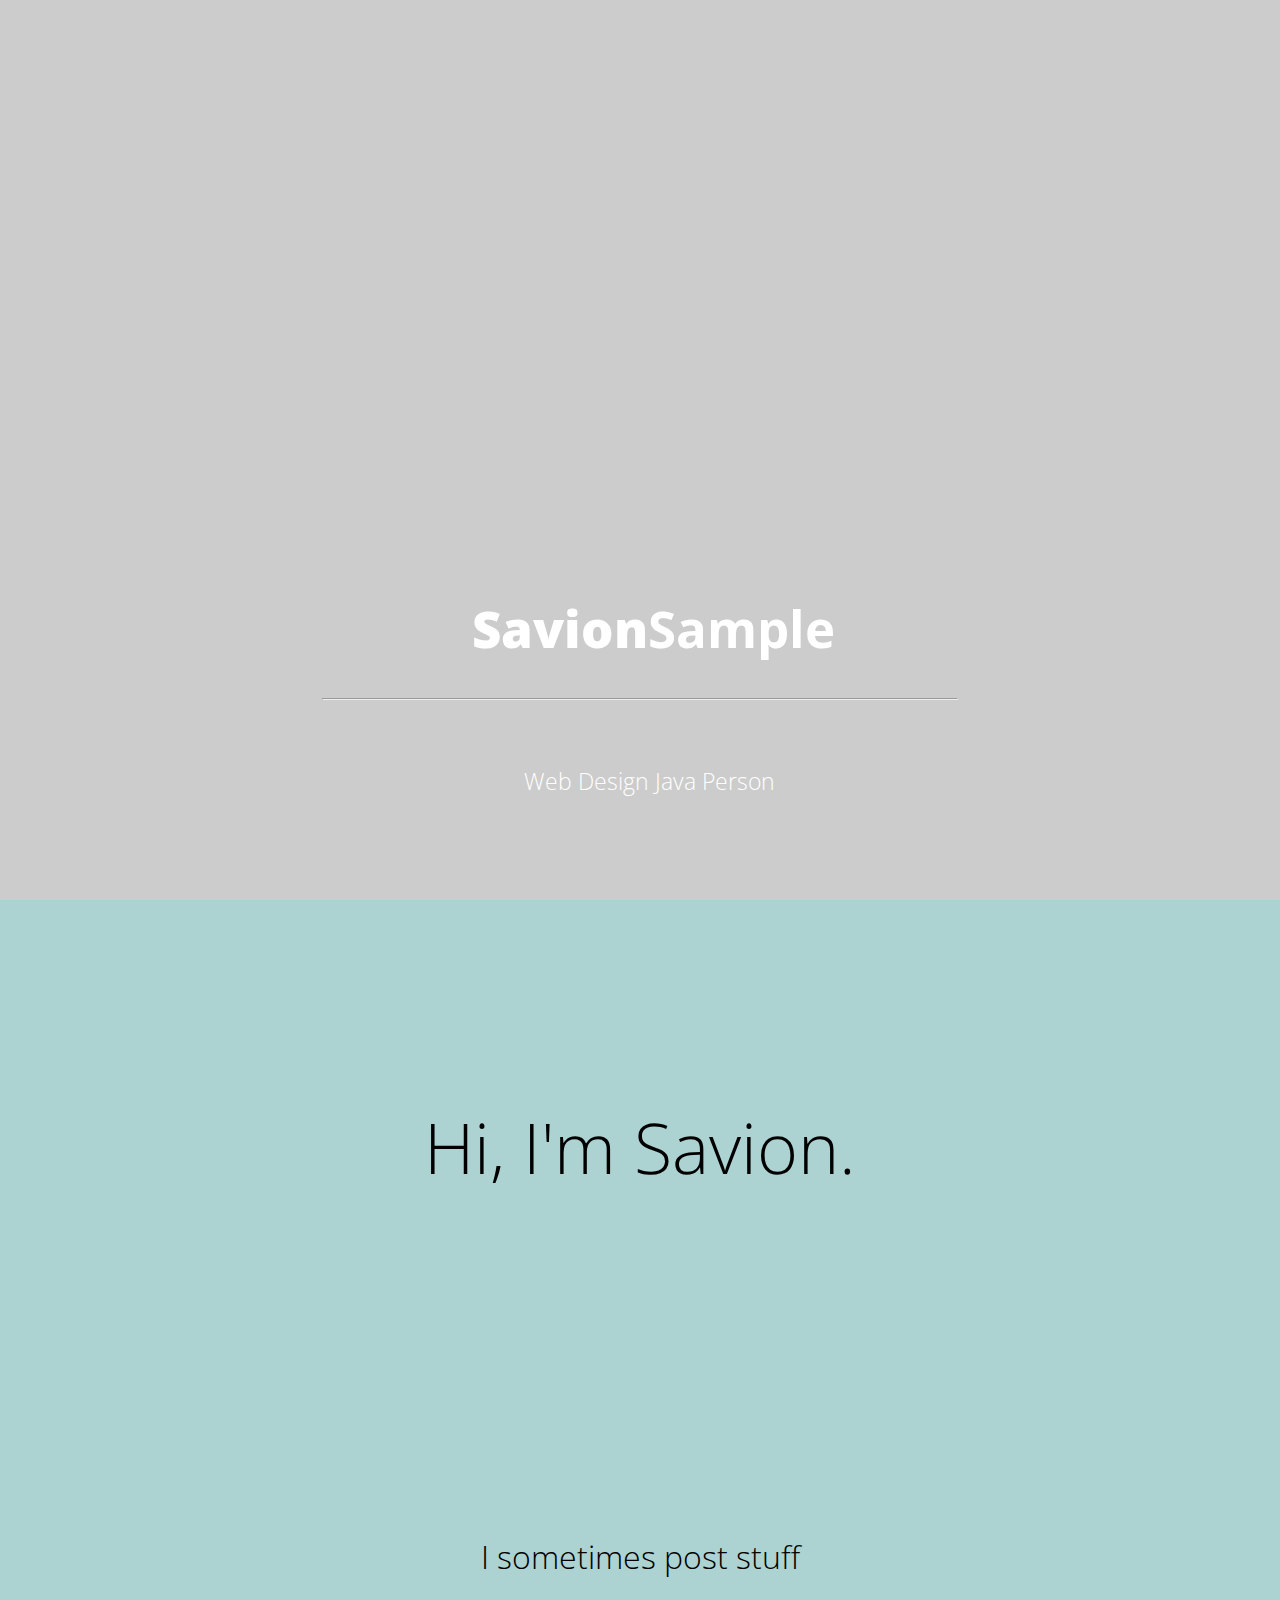
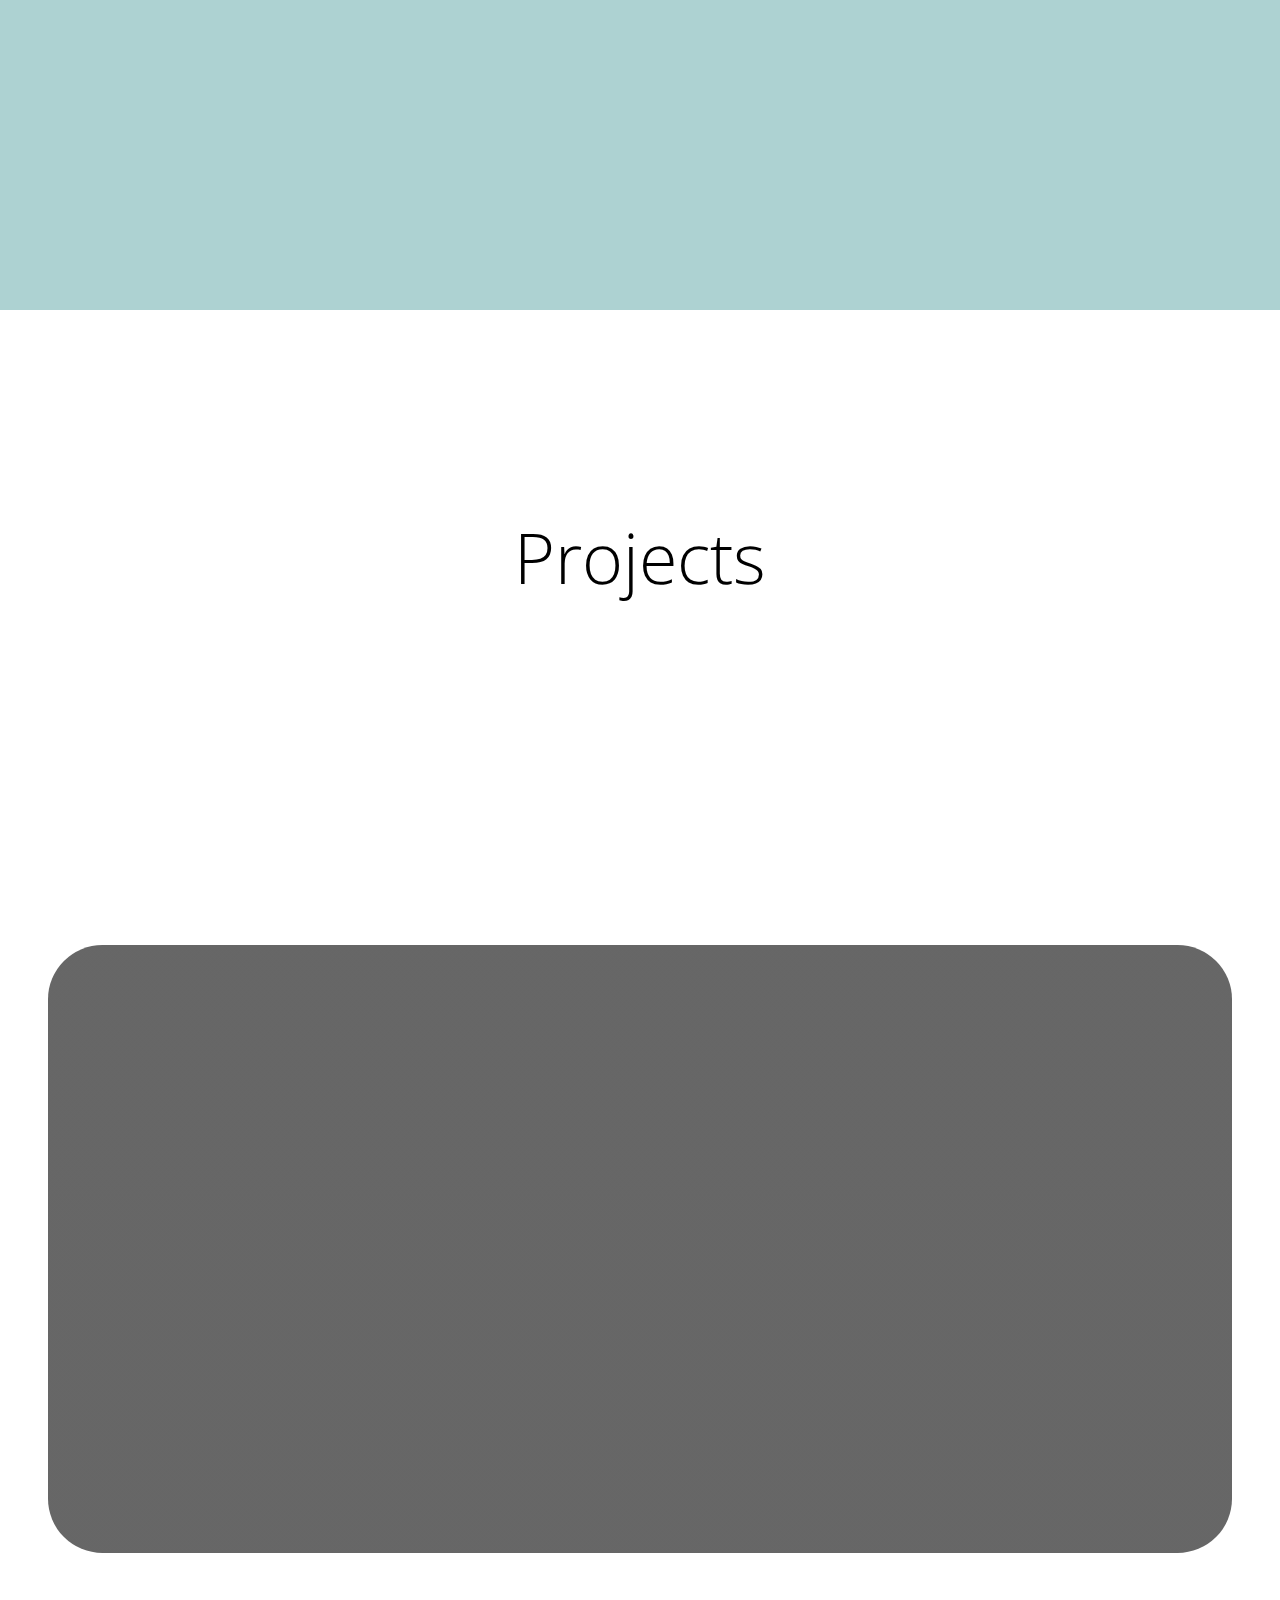
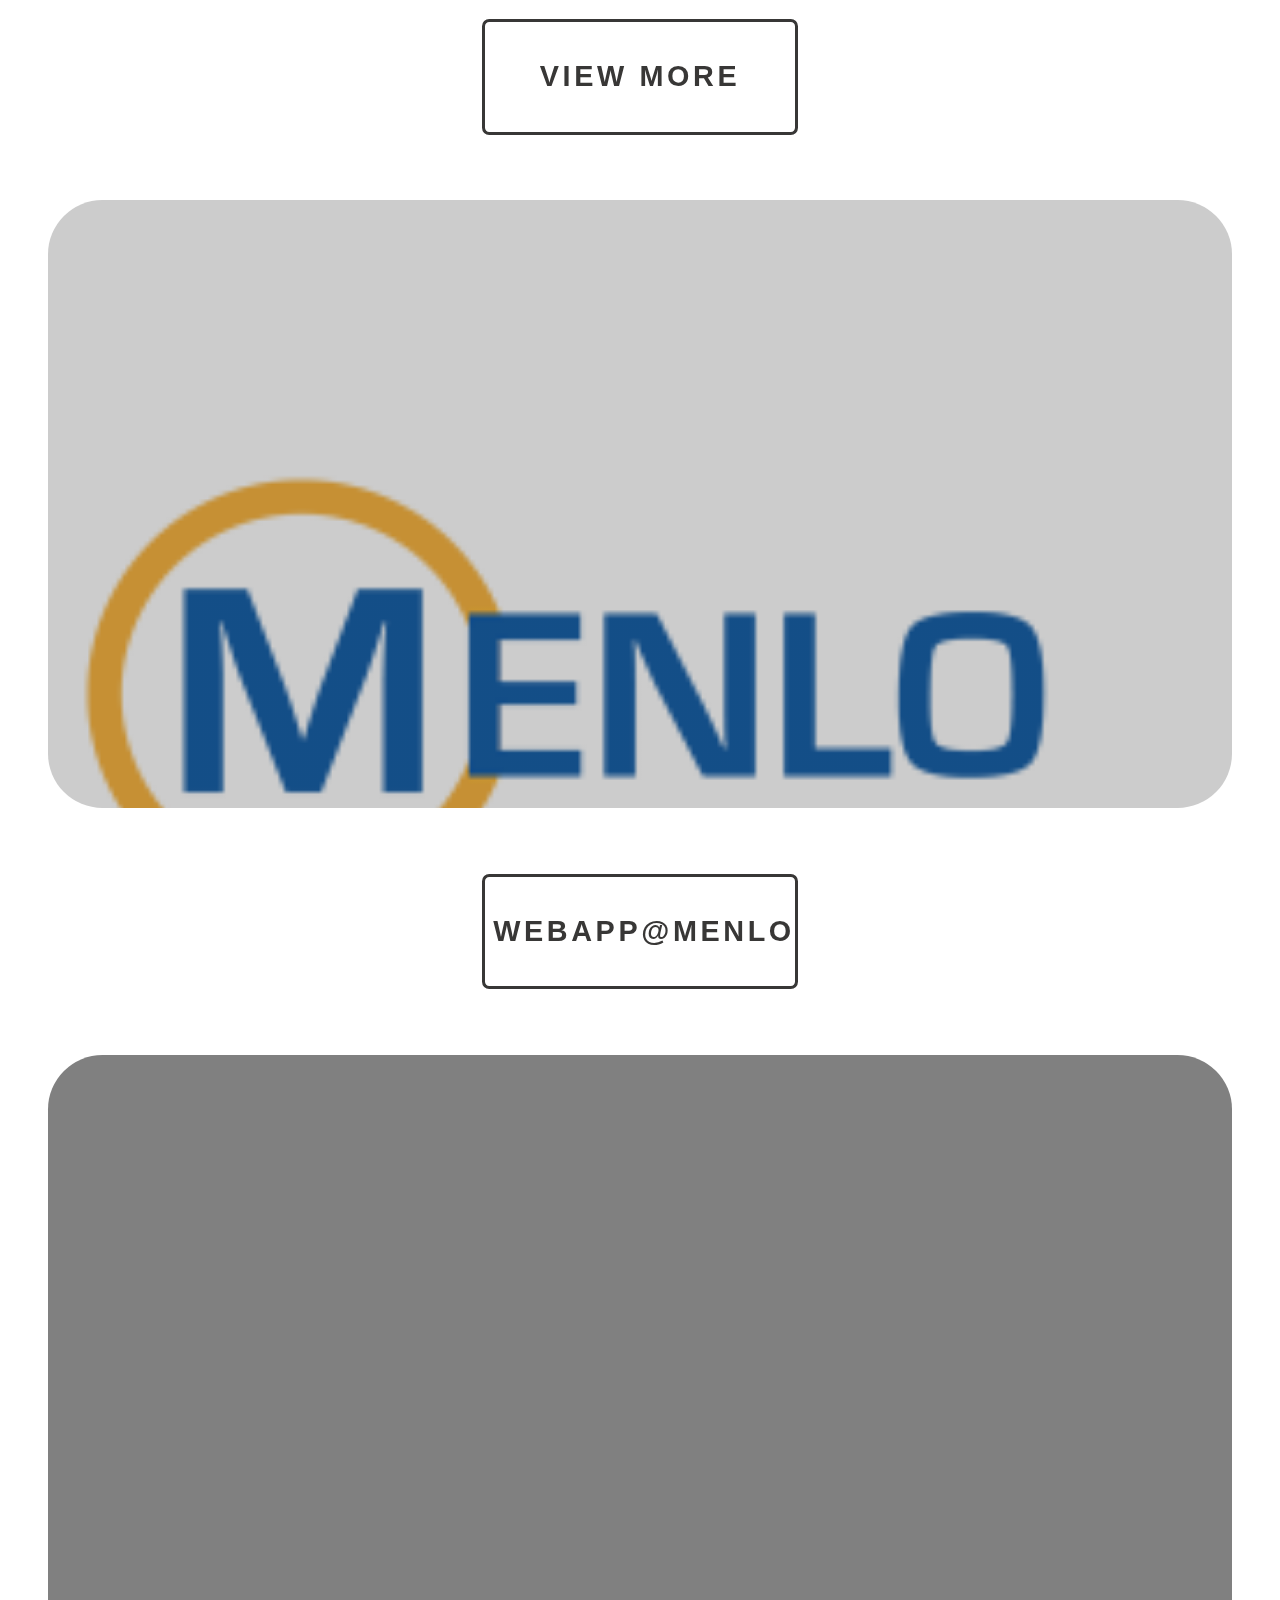
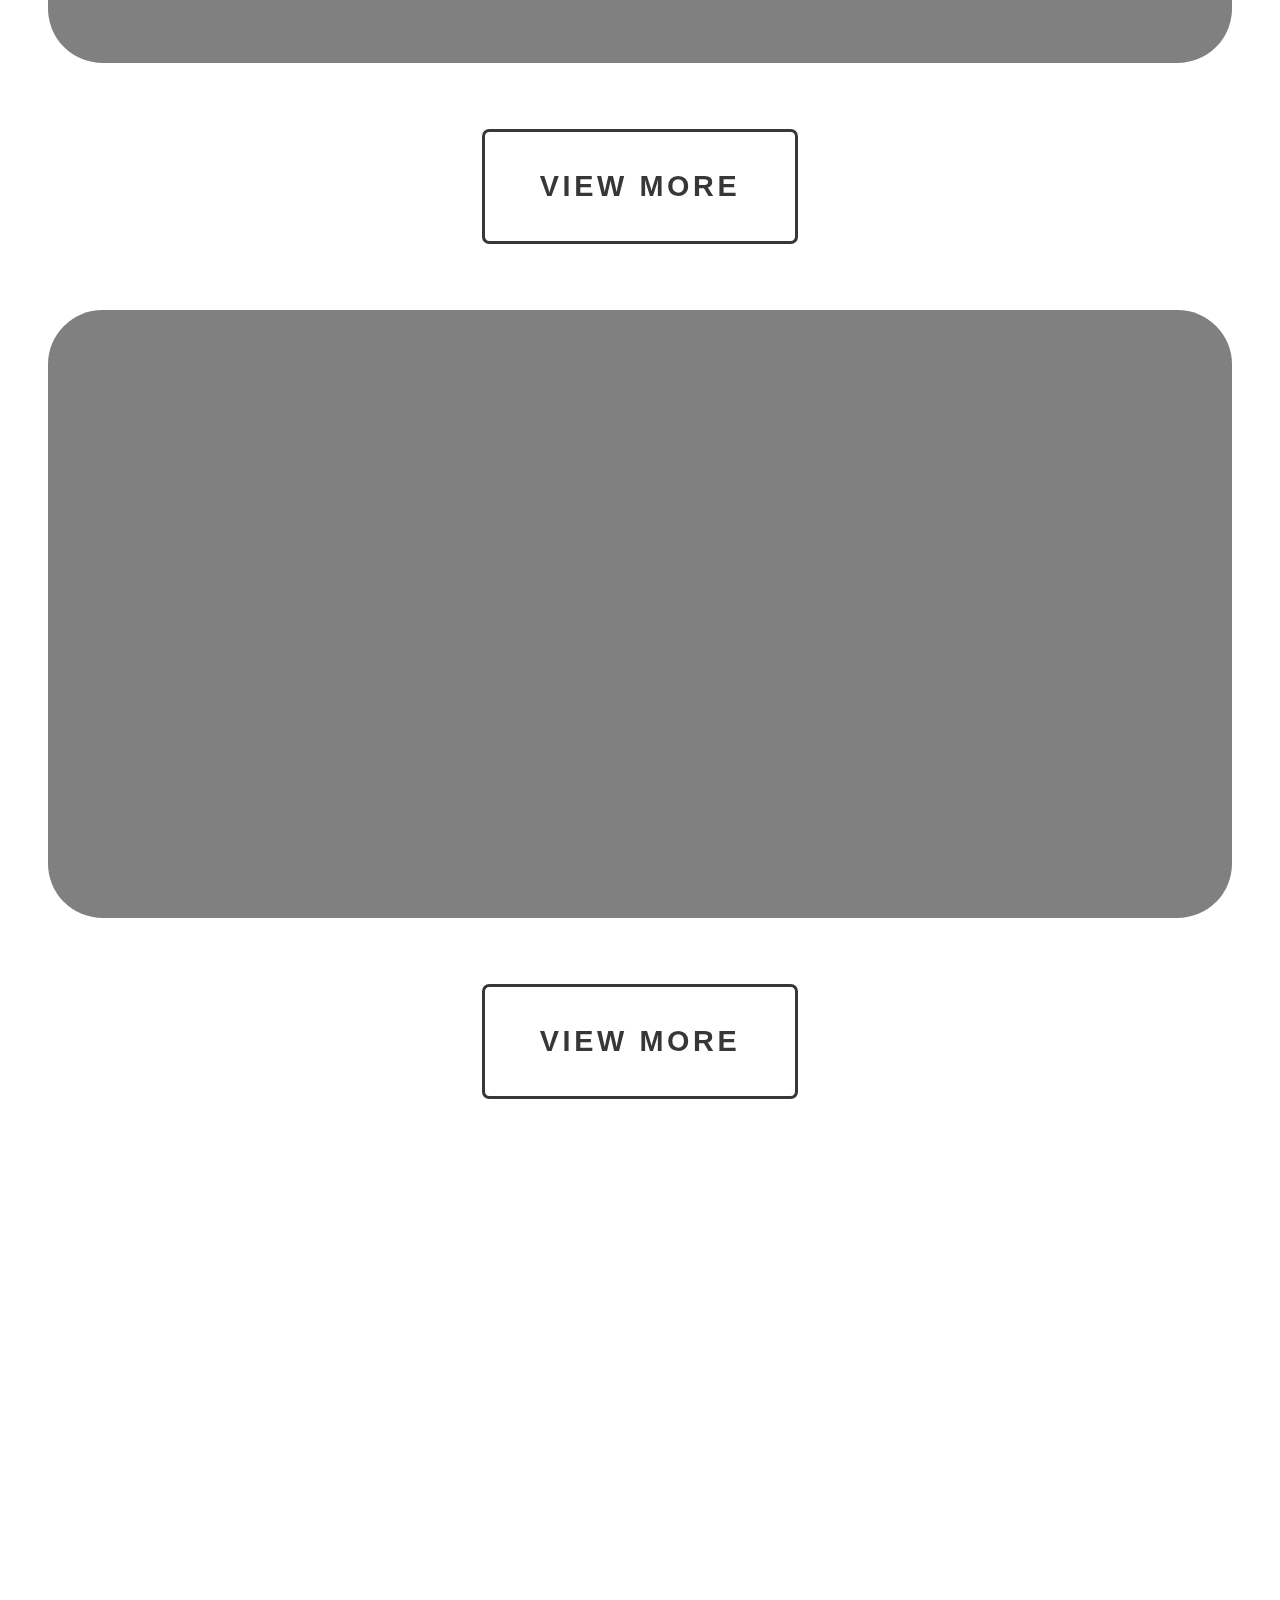
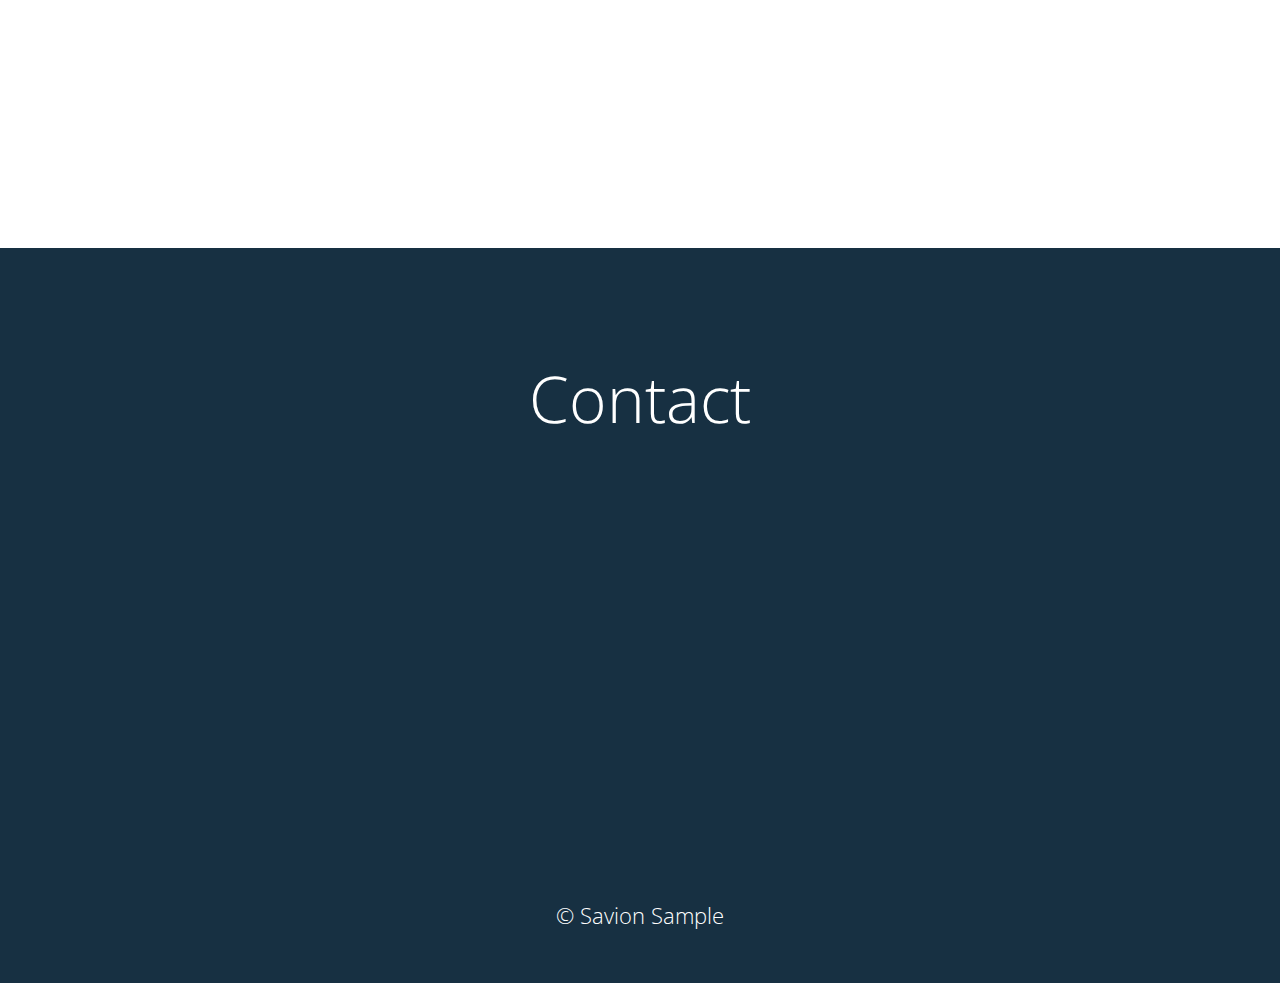
==== commit 47869517: "updated to include MenloHacks project" ====
--- a/index.html
+++ b/index.html
@@ -94,8 +94,8 @@
                 </div>
 
                 <div class="col-md-3">
-                    <div class="project-icon"></div>
-                    <button class="fill">View More</button>
+                    <div class="project-icon" id="second"></div>
+                    <a href="http://savionsample.github.io/MenloHacks-2016/"><button class="fill">Webapp@Menlo</button></a>
                 </div>
 
                 <div class="col-md-3">
--- a/css/styles.css
+++ b/css/styles.css
@@ -66,7 +66,7 @@
 button {
     position: relative;
     height: 4em;
-    width: 10em;
+    width: 11em;
     margin: .62em .4em;
     padding: .31em .3em;
     font-weight: 700;
@@ -278,6 +278,11 @@
     background-image: linear-gradient( rgba(0, 0, 0, 0.2), rgba(0, 0, 0, 0.2) ), url(../img/github.png);
 }
 
+#second {
+    background-image: linear-gradient( rgba(0, 0, 0, 0.2), rgba(0, 0, 0, 0.2) ), url(../img/menlohacks.png);
+    background-size: cover;
+}
+
 .what-i-do {
     width: 100%;
     background-color: rgb(240, 240, 240);
